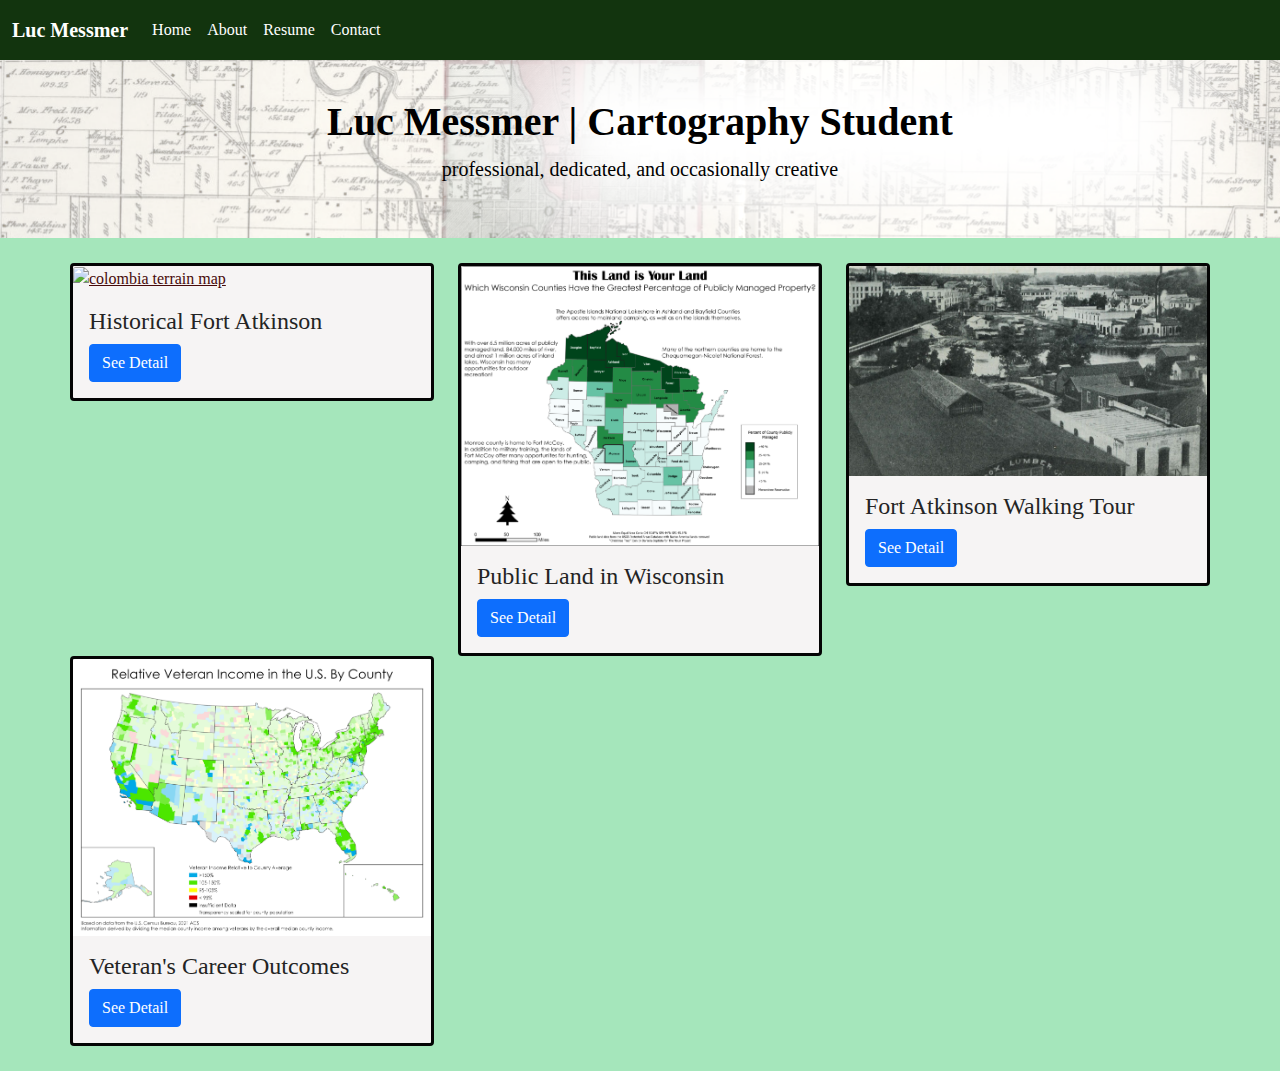
==== index.html @ 82140fcb "Add files via upload" ====
<!DOCTYPE html>
<html lang="en">

<head>
    <meta charset="utf-8">
    <meta name="viewport" content="width=device-width, initial-scale=1">
    <meta name="keywords" content="maps, cartography"/>
	<title>Luc Messmer</title>

    <!--put your Bootstrap stylesheet links below this comment and above style.css-->
    <link rel="stylesheet" href="css/bootstrap.min.css">
    <link rel="stylesheet" href="css/style.css">
</head>

<body>
    <!-- Create the navbar -->
    <nav class="navbar navbar-expand-lg navbar-default">
        <!-- Container inside the navbar header to span the page -->
        <div class="container-fluid">
            <!-- Creates the navbar header -->
            <a class="navbar-brand" href="index.html">Luc Messmer</a>
            <!-- This complex script is just for a hamburger button, which will appear on smaller screens -->
            <button class="navbar-toggler" type="button" data-bs-toggle="collapse" data-bs-target="#navbarNav" aria-controls="navbarNav" aria-expanded="false" aria-label="Toggle navigation">
                <svg width="1em" height="1em" viewBox="0 0 16 16" class="bi bi-list" xmlns="http://www.w3.org/2000/svg">
                    <path fill-rule="evenodd" d="M2.5 11.5A.5.5 0 0 1 3 11h10a.5.5 0 0 1 0 1H3a.5.5 0 0 1-.5-.5zm0-4A.5.5 0 0 1 3 7h10a.5.5 0 0 1 0 1H3a.5.5 0 0 1-.5-.5zm0-4A.5.5 0 0 1 3 3h10a.5.5 0 0 1 0 1H3a.5.5 0 0 1-.5-.5z" /></svg>
                <span class="menu"> Menu</span>
            </button>
            <!-- Links to include in navbar -->
            <div class="collapse navbar-collapse" id="navbarNav">
                <!-- Unordered list for links on navbar -->
                <ul class="navbar-nav">
                    <li class="nav-item">
                        <a class="nav-link active" aria-current="page" href="index.html">Home</a>
                    </li>
                    <li class="nav-item">
                        <a class="nav-link" href="about.html">About</a>
                    </li>
                    <li class="nav-item">
                        <a class="nav-link" href="resume.html">Resume</a>
                    </li>
                    <li class="nav-item">
                        <a class="nav-link" href="contact.html">Contact</a>
                    </li>
                </ul>
            </div> <!-- end .navbar-collapse -->
        </div> <!-- end .container-fluid -->
    </nav> <!-- end navigation bar -->  
	
	<div class="jumbotron">
		<div class="container">
            <h2>Luc Messmer | Cartography Student</h2>
            <p>professional, dedicated, and occasionally creative</p>
        </div>
    </div>
	
    <div class="container">
        <div class="row">
            <div class="col-md-4">
                <div class="card">
                    <a href="project1.html">
                        <img class="card-img-top" src="assets/FA_HistoricalMap_8-27-23.png" alt="colombia terrain map">
					</a>
                    <div class="card-body">
                        <h4 class="card-title">Historical Fort Atkinson</h4>
                        <a href="project1.html" class="btn btn-primary">See Detail</a>
                    </div>
                </div>
            </div>
            <div class="col-md-4">
                <div class="card">
                    <a href="project2.html">
                        <img class="card-img-top" src="assets/wispubliclands.png" alt="cost of childcare in the united states infographic"></a>
                    <div class="card-body">
                        <h4 class="card-title">Public Land in Wisconsin</h4>
                        <a href="project2.html" class="btn btn-primary">See Detail</a>
                    </div>
                </div>
            </div>
            <div class="col-md-4">
                <div class="card">
                    <a href="project3.html">
                        <img class="card-img-top" src="assets/Overhead NWM Crop.jpg" alt="India nighttime lights"></a>
                    <div class="card-body">
                        <h4 class="card-title">Fort Atkinson Walking Tour</h4>
                        <a href="project3.html" class="btn btn-primary">See Detail</a>
                    </div>
                </div>
            </div>
            <div class="col-md-4">
                <div class="card">
                    <a href="project4.html">
                        <img class="card-img-top" src="assets/RelVetInc_NCB.png" alt="Veteran Income Map"></a>
                    <div class="card-body">
                        <h4 class="card-title">Veteran's Career Outcomes</h4>
                        <a href="project4.html" class="btn btn-primary">See Detail</a>
                    </div>
                </div>
            </div>
        </div>
    </div>

    <!--put your external script links here-->
    <script type="text/javascript" src="lib/jquery-3.5.1.min.js"></script>
    <script type="text/javascript" src="lib/bootstrap.min.js"></script>
</body>

</html>
---- css/style.css ----
/***** NAVBAR *****/

.navbar {
    background-color: rgb(18, 52, 14);
    border-radius: 0;
}

/* Navbar title */
.navbar-default .navbar-brand {
    color: white;
    font-size: px;
    font-weight: bold;
}

/* Navbar hover effects */
.navbar-default .navbar-brand:hover,
.navbar-default .navbar-brand:focus,
.navbar-default .navbar-nav > li > a:hover,
.navbar-default .navbar-nav > li > a:focus {
    color: rgb(38, 33, 109);
    text-decoration: none;
}

/* Navbar links */
.navbar-default .navbar-nav > li > a {
    color: #fff;
    font-size: 16px;
    padding: 10px;
}

/* Navbar collapsed styles */
.navbar-toggler {
    color: #fff;
    border-color: #fff;
    background-color: rgb(18, 52, 14);
    border-radius: 4px;
    border: 1px solid;
    fill: #fff;
    font-size: 16px;
    position: relative;
    margin-right: 10px;
}

.navbar-toggler:hover,
.navbar-toggler:focus {
    background-color: rgb(30, 23, 121);
    color: #242424;
    fill: #242424;
    border-color: #fff;

}

/*** JUMBOTRON ***/

.jumbotron {
    background-image: url("../assets/jeffersonsurveyplat2.png");
    text-align: center;
    color: #000000;
    padding: 1%;
    border-radius:0px;
}

.jumbotron h2 {
    font-size: 40px;
    font-weight: bold;
}

.img-responsive{
    width:100%;
}

/*** CARD ***/

.card {
    background-color: #f6f4f4;
    border-color: #040404;
    border-width: 3px;
    width: 100%;
}

.card:hover {
    border-color: #ebd122;
}

/*** Basic Text Styles ***/

#about-world {
    max-width: 100%;
}

.resume h3 {
    font-weight: bold;
}


hr {
    border-color: white;
    border-width: 2px;
}

p {
    font-size: 20px;
}

a {
    color: rgb(71, 9, 9);
}

a:hover {
    color: #ebd122;
}

.container{
    padding:25px 0;
}

body {

    font-family: 'Georgia', serif;
    background-color: rgb(165, 230, 187);
    color: #242424;
}
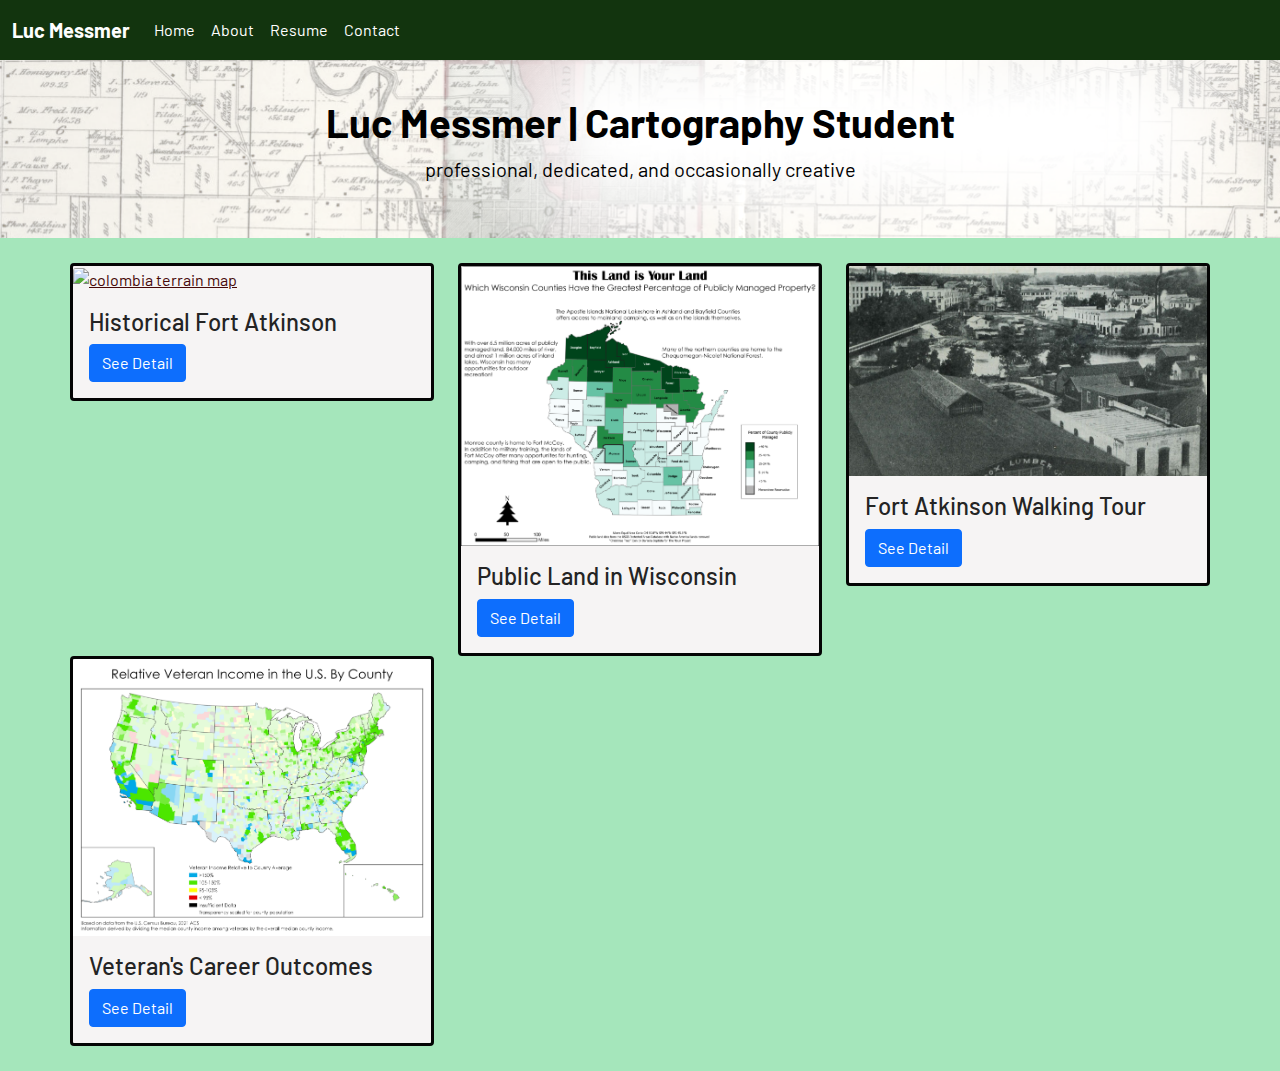
==== commit 7ba960d8: "Add files via upload" ====
--- a/index.html
+++ b/index.html
@@ -10,6 +10,10 @@
     <!--put your Bootstrap stylesheet links below this comment and above style.css-->
     <link rel="stylesheet" href="css/bootstrap.min.css">
     <link rel="stylesheet" href="css/style.css">
+    <link rel="preconnect" href="https://fonts.googleapis.com">
+    <link rel="preconnect" href="https://fonts.gstatic.com" crossorigin>
+    <link href="https://fonts.googleapis.com/css2?family=Barlow&display=swap" rel="stylesheet"> 
+
 </head>
 
 <body>
--- a/css/style.css
+++ b/css/style.css
@@ -116,7 +116,7 @@
 
 body {
 
-    font-family: 'Georgia', serif;
+    font-family: 'Barlow', sans-serif;
     background-color: rgb(165, 230, 187);
     color: #242424;
 }